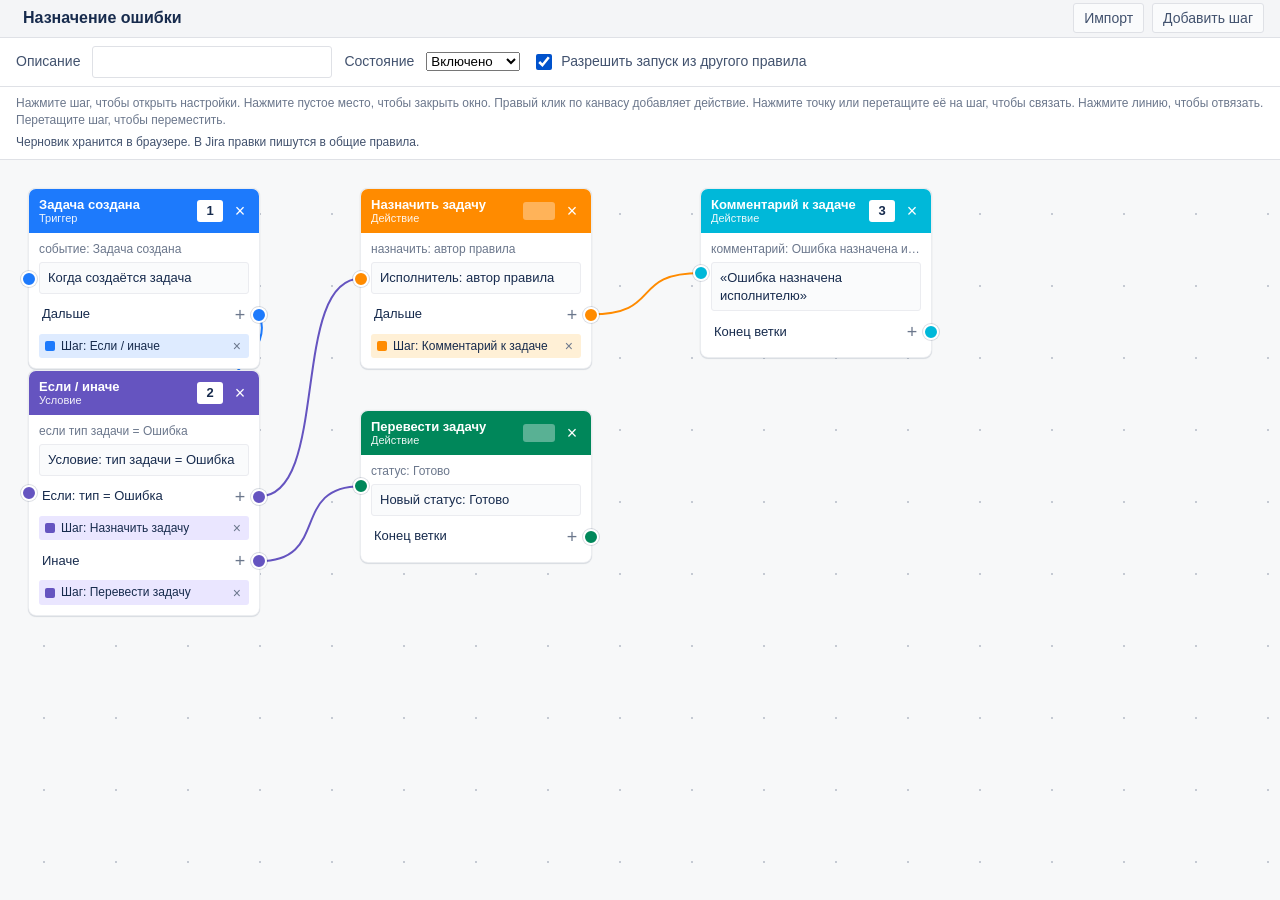
==== page/nodes/index.html @ b7e07876 "Serve the editor as static resources so Jira can enable the plugin. Version 1.0.9 has no servlet cla" ====
<!DOCTYPE html>
<html lang="ru">
<head>
    <meta charset="utf-8">
    <title>Редактор нод</title>
    <link rel="stylesheet" href="node-canvas.css">
</head>
<body class="nc-nodes">
<div id="node-canvas-root"></div>
<script src="node-canvas.js"></script>
</body>
</html>
---- page/nodes/node-canvas.css ----
/* Редактор нод для Automation for Jira. Стили повторяют канвас со скриншота. */

#node-canvas-root,
#node-canvas-root * {
    box-sizing: border-box;
}

#node-canvas-root {
    font-family: -apple-system, BlinkMacSystemFont, "Segoe UI", Roboto, Oxygen, Ubuntu, "Helvetica Neue", Arial, sans-serif;
    color: #172b4d;
    font-size: 14px;
    line-height: 1.4;
    background: #f7f8f9;
    min-height: 100vh;
    height: 100%;
}

.nc-app {
    display: flex;
    flex-direction: column;
    height: 100%;
    min-height: 0;
}

body.nc-nodes {
    margin: 0;
    background: #f7f8f9;
    height: 100vh;
    overflow: hidden;
}

body.nc-nodes #automation-admin-container {
    display: none !important;
}

body.nc-classic #node-canvas-root {
    display: none !important;
}

.nc-back {
    display: none;
    position: fixed;
    right: 16px;
    bottom: 16px;
    z-index: 50;
    background: #0052cc;
    color: #fff;
    border: none;
    border-radius: 3px;
    padding: 8px 12px;
    font-size: 14px;
    cursor: pointer;
    box-shadow: 0 4px 8px rgba(9, 30, 66, 0.25);
}

body.nc-classic .nc-back {
    display: inline-block;
}

.nc-top {
    height: 44px;
    background: #f4f5f7;
    border-bottom: 1px solid #dfe1e6;
    display: flex;
    align-items: center;
    padding: 0 16px;
    gap: 12px;
}

.nc-name {
    font-weight: 600;
    font-size: 16px;
    color: #172b4d;
    background: transparent;
    border: 1px solid transparent;
    border-radius: 3px;
    padding: 2px 6px;
    min-width: 80px;
    max-width: 360px;
}

.nc-name:hover,
.nc-name:focus {
    border-color: #dfe1e6;
    background: #fff;
    outline: none;
}

.nc-top-actions {
    margin-left: auto;
    display: flex;
    gap: 8px;
    align-items: center;
}

.nc-btn {
    background: #fafbfc;
    border: 1px solid #dfe1e6;
    border-radius: 3px;
    color: #42526e;
    font-size: 14px;
    line-height: 20px;
    padding: 4px 10px;
    cursor: pointer;
}

.nc-btn:hover {
    background: #ebecf0;
}

.nc-btn-primary {
    background: #0052cc;
    border-color: #0052cc;
    color: #fff;
}

.nc-btn-primary:hover {
    background: #0065ff;
}

.nc-sub {
    background: #fff;
    border-bottom: 1px solid #dfe1e6;
    display: flex;
    align-items: center;
    gap: 12px;
    padding: 8px 16px;
    flex-wrap: wrap;
}

.nc-sub label {
    color: #42526e;
    font-size: 14px;
}

.nc-block-title {
    width: 240px;
    height: 32px;
    border: 1px solid #dfe1e6;
    border-radius: 3px;
    padding: 0 8px;
    font-size: 14px;
    color: #172b4d;
    background: #fff;
}

.nc-block-title:focus,
.nc-name:focus,
.nc-opt input:focus,
.nc-settings input:focus,
.nc-settings select:focus,
.nc-settings textarea:focus {
    border-color: #4c9aff;
    outline: none;
    box-shadow: 0 0 0 1px #4c9aff;
}

.nc-check {
    display: inline-flex;
    align-items: center;
    gap: 6px;
    color: #172b4d;
    cursor: pointer;
    user-select: none;
}

.nc-check input {
    accent-color: #0052cc;
    width: 16px;
    height: 16px;
}

.nc-status {
    margin-left: auto;
    color: #6b778c;
    font-size: 12px;
}

.nc-help {
    margin: 0;
    padding: 8px 16px 4px;
    color: #6b778c;
    font-size: 12px;
    line-height: 1.45;
    background: #fff;
}

.nc-note {
    margin: 0;
    padding: 0 16px 8px;
    color: #42526e;
    font-size: 12px;
    line-height: 1.45;
    background: #fff;
    border-bottom: 1px solid #dfe1e6;
}

.nc-library {
    flex: 1;
    overflow: auto;
    background: #f7f8f9;
    padding: 16px 20px 32px;
}

.nc-library h2 {
    margin: 0 0 4px;
    font-size: 20px;
    color: #172b4d;
}

.nc-library > p {
    margin: 0 0 16px;
    color: #6b778c;
    font-size: 13px;
}

.nc-rule-list {
    display: flex;
    flex-direction: column;
    gap: 8px;
    max-width: 760px;
}

.nc-rule {
    display: block;
    width: 100%;
    text-align: left;
    background: #fff;
    border: 1px solid #dfe1e6;
    border-radius: 8px;
    padding: 12px 14px;
    cursor: pointer;
}

.nc-rule:hover {
    border-color: #4c9aff;
}

.nc-rule-name {
    display: block;
    font-weight: 600;
    color: #172b4d;
    font-size: 15px;
}

.nc-rule-meta {
    display: block;
    margin-top: 2px;
    color: #42526e;
    font-size: 12px;
}

.nc-rule-desc {
    display: block;
    margin-top: 4px;
    color: #6b778c;
    font-size: 13px;
}

.nc-library-empty {
    color: #42526e;
    font-size: 14px;
}

.nc-scroll {
    overflow: auto;
    flex: 1 1 auto;
    min-height: 0;
    background: #f7f8f9;
}

.nc-canvas {
    position: relative;
    min-width: 1400px;
    min-height: 860px;
    background-color: #f7f8f9;
    background-image: radial-gradient(circle, #c5cad3 1.15px, transparent 1.25px);
    background-size: 72px 72px;
    background-position: 8px 18px;
}

.nc-wires {
    position: absolute;
    left: 0;
    top: 0;
    width: 100%;
    height: 100%;
    overflow: visible;
    pointer-events: none;
    z-index: 1;
}

.nc-wires path.nc-line {
    fill: none;
    stroke-width: 2;
    pointer-events: none;
}

.nc-wires path.nc-hit {
    fill: none;
    stroke: transparent;
    stroke-width: 14;
    pointer-events: stroke;
    cursor: pointer;
}

.nc-wires path.nc-temp {
    fill: none;
    stroke: #6b778c;
    stroke-width: 2;
    stroke-dasharray: 5 4;
    pointer-events: none;
}

.nc-empty {
    position: absolute;
    left: 24px;
    top: 24px;
    color: #6b778c;
    font-size: 14px;
    z-index: 2;
}

.nc-node {
    position: absolute;
    width: 232px;
    background: #fff;
    border: 1px solid rgba(9, 30, 66, 0.08);
    border-radius: 8px;
    box-shadow: 0 1px 1px rgba(9, 30, 66, 0.12), 0 0 1px rgba(9, 30, 66, 0.12);
    z-index: 2;
    overflow: visible;
}

.nc-node.is-selected {
    box-shadow: 0 0 0 2px rgba(76, 154, 255, 0.45), 0 8px 16px rgba(9, 30, 66, 0.12);
}

.nc-node.is-target {
    box-shadow: 0 0 0 2px #36b37e;
}

.nc-head {
    border-radius: 7px 7px 0 0;
    color: #fff;
    min-height: 44px;
    padding: 6px 8px 6px 10px;
    display: flex;
    align-items: center;
    gap: 6px;
    cursor: grab;
    user-select: none;
}

.nc-head:active {
    cursor: grabbing;
}

.nc-head-text {
    min-width: 0;
    flex: 1;
}

.nc-head-title {
    font-size: 13px;
    font-weight: 700;
    white-space: nowrap;
    overflow: hidden;
    text-overflow: ellipsis;
    line-height: 1.2;
}

.nc-head-type {
    font-size: 11px;
    opacity: 0.92;
    line-height: 1.2;
}

.nc-badge {
    background: #fff;
    color: #172b4d;
    min-width: 26px;
    height: 22px;
    padding: 0 6px;
    border-radius: 3px;
    font-weight: 700;
    font-size: 13px;
    display: inline-flex;
    align-items: center;
    justify-content: center;
    flex: none;
}

.nc-swatch {
    width: 32px;
    height: 18px;
    border-radius: 3px;
    border: none;
    flex: none;
    cursor: pointer;
    padding: 0;
}

.nc-x {
    width: 22px;
    height: 22px;
    border: none;
    background: transparent;
    color: #fff;
    font-size: 18px;
    line-height: 1;
    cursor: pointer;
    border-radius: 3px;
    flex: none;
    padding: 0;
}

.nc-x:hover,
.nc-swatch:hover {
    background: rgba(255, 255, 255, 0.2);
}

.nc-body {
    padding: 6px 10px 10px;
}

.nc-cond {
    color: #6b778c;
    font-size: 12px;
    white-space: nowrap;
    overflow: hidden;
    text-overflow: ellipsis;
    min-height: 0;
    margin: 2px 0 4px;
}

.nc-cond:empty {
    display: none;
}

.nc-hint {
    color: #6b778c;
    font-size: 11px;
    margin: 0 0 4px;
}

.nc-opt {
    display: flex;
    align-items: center;
    gap: 4px;
    position: relative;
    margin-top: 6px;
}

.nc-detail {
    font-size: 13px;
    line-height: 1.35;
    color: #172b4d;
    background: #fafbfc;
    border: 1px solid #ebecf0;
    border-radius: 3px;
    padding: 6px 8px;
    margin: 2px 0 6px;
}

.nc-opt input,
.nc-opt-label {
    flex: 1;
    min-width: 0;
    height: 30px;
    border: 1px solid transparent;
    border-radius: 3px;
    padding: 0 2px;
    font-size: 13px;
    color: #172b4d;
    background: transparent;
    display: flex;
    align-items: center;
}

.nc-opt input {
    border-color: #dfe1e6;
    padding: 0 8px;
    background: #fff;
}

body.jira-frame {
    display: flex;
    flex-direction: column;
    background: #fff;
}

body.jira-frame #node-canvas-root {
    flex: 1;
    min-height: 0;
    height: auto;
}

.jira-top {
    height: 56px;
    background: #fff;
    border-bottom: 1px solid #dfe1e6;
    display: flex;
    align-items: center;
    padding: 0 16px;
    gap: 18px;
    flex: none;
}

.jira-logo {
    display: flex;
    align-items: center;
    gap: 8px;
    font-weight: 700;
    color: #172b4d;
    font-size: 18px;
}

.jira-mark {
    width: 22px;
    height: 22px;
    background: #0052cc;
    border-radius: 4px;
    position: relative;
}

.jira-mark:after {
    content: "";
    position: absolute;
    left: 6px;
    top: 6px;
    width: 10px;
    height: 10px;
    background: #fff;
    transform: rotate(45deg);
}

.jira-nav {
    display: flex;
    gap: 16px;
    color: #42526e;
    font-size: 14px;
}

.jira-nav span.is-on {
    color: #0052cc;
    font-weight: 600;
}

.jira-spacer {
    margin-left: auto;
}

.jira-create {
    background: #0052cc;
    color: #fff;
    border: none;
    border-radius: 3px;
    height: 32px;
    padding: 0 12px;
    font-size: 14px;
}

.jira-user {
    width: 32px;
    height: 32px;
    border-radius: 50%;
    background: #6554c0;
    color: #fff;
    display: inline-flex;
    align-items: center;
    justify-content: center;
    font-size: 13px;
    font-weight: 700;
}

.jira-gear {
    color: #42526e;
    font-size: 18px;
}

.nc-plus {
    width: 18px;
    height: 30px;
    border: none;
    background: transparent;
    color: #6b778c;
    font-size: 18px;
    cursor: pointer;
    padding: 0;
    line-height: 1;
}

.nc-plus:hover {
    color: #172b4d;
}

.nc-chip {
    margin-top: 4px;
    border-radius: 3px;
    display: flex;
    align-items: center;
    gap: 6px;
    padding: 4px 6px;
    font-size: 12px;
    color: #172b4d;
}

.nc-chip-sq {
    width: 10px;
    height: 10px;
    border-radius: 2px;
    flex: none;
}

.nc-chip-label {
    flex: 1;
    min-width: 0;
    white-space: nowrap;
    overflow: hidden;
    text-overflow: ellipsis;
}

.nc-chip-x {
    border: none;
    background: transparent;
    color: #6b778c;
    cursor: pointer;
    font-size: 14px;
    line-height: 1;
    padding: 0 2px;
}

.nc-port {
    width: 16px;
    height: 16px;
    border-radius: 50%;
    border: 2px solid #fff;
    box-shadow: 0 0 0 1px rgba(9, 30, 66, 0.15);
    position: absolute;
    z-index: 3;
    cursor: crosshair;
    padding: 0;
}

.nc-port-in {
    left: -8px;
    top: 50%;
    margin-top: -8px;
}

.nc-port-out {
    right: -18px;
    top: 50%;
    margin-top: -8px;
}

.nc-port.is-armed {
    box-shadow: 0 0 0 3px rgba(255, 255, 255, 0.9), 0 0 0 5px currentColor;
}

.nc-value-port {
    position: relative;
    height: 28px;
    margin-top: 4px;
}

.nc-value-port span {
    color: #6b778c;
    font-size: 12px;
    line-height: 28px;
}

.nc-settings {
    position: absolute;
    width: 280px;
    background: #fff;
    border: 1px solid #dfe1e6;
    border-radius: 8px;
    box-shadow: 0 8px 16px rgba(9, 30, 66, 0.18);
    z-index: 6;
    padding: 12px;
}

.nc-import {
    position: fixed;
    top: 56px;
    right: 16px;
    width: 320px;
    background: #fff;
    border: 1px solid #dfe1e6;
    border-radius: 8px;
    box-shadow: 0 8px 16px rgba(9, 30, 66, 0.18);
    z-index: 30;
    padding: 12px;
}

.nc-import h3 {
    margin: 0 0 8px;
    font-size: 14px;
    font-weight: 600;
}

.nc-import p {
    margin: 0 0 8px;
    color: #6b778c;
    font-size: 12px;
    line-height: 1.45;
}

.nc-import-actions {
    display: flex;
    flex-wrap: wrap;
    gap: 8px;
    margin-bottom: 8px;
}

.nc-import-list {
    max-height: 240px;
    overflow: auto;
}

.nc-import-list button {
    display: block;
    width: 100%;
    text-align: left;
    margin-bottom: 4px;
}

.nc-settings h3 {
    margin: 0 0 10px;
    font-size: 14px;
    font-weight: 600;
}

.nc-settings .nc-field {
    margin-bottom: 8px;
}

.nc-settings .nc-field > span {
    display: block;
    font-size: 12px;
    color: #6b778c;
    margin-bottom: 4px;
}

.nc-settings input[type="text"],
.nc-settings select,
.nc-settings textarea {
    width: 100%;
    border: 1px solid #dfe1e6;
    border-radius: 3px;
    font-size: 13px;
    color: #172b4d;
    padding: 6px 8px;
    background: #fff;
    font-family: inherit;
}

.nc-settings textarea {
    min-height: 56px;
    resize: vertical;
}

.nc-colors {
    display: flex;
    gap: 6px;
}

.nc-colors button {
    width: 22px;
    height: 22px;
    border-radius: 50%;
    border: 2px solid #fff;
    box-shadow: 0 0 0 1px #dfe1e6;
    cursor: pointer;
    padding: 0;
}

.nc-colors button.is-on {
    box-shadow: 0 0 0 2px #172b4d;
}

.nc-settings-actions {
    display: flex;
    justify-content: flex-end;
    gap: 8px;
    margin-top: 4px;
}

.nc-req {
    margin-left: 4px;
}
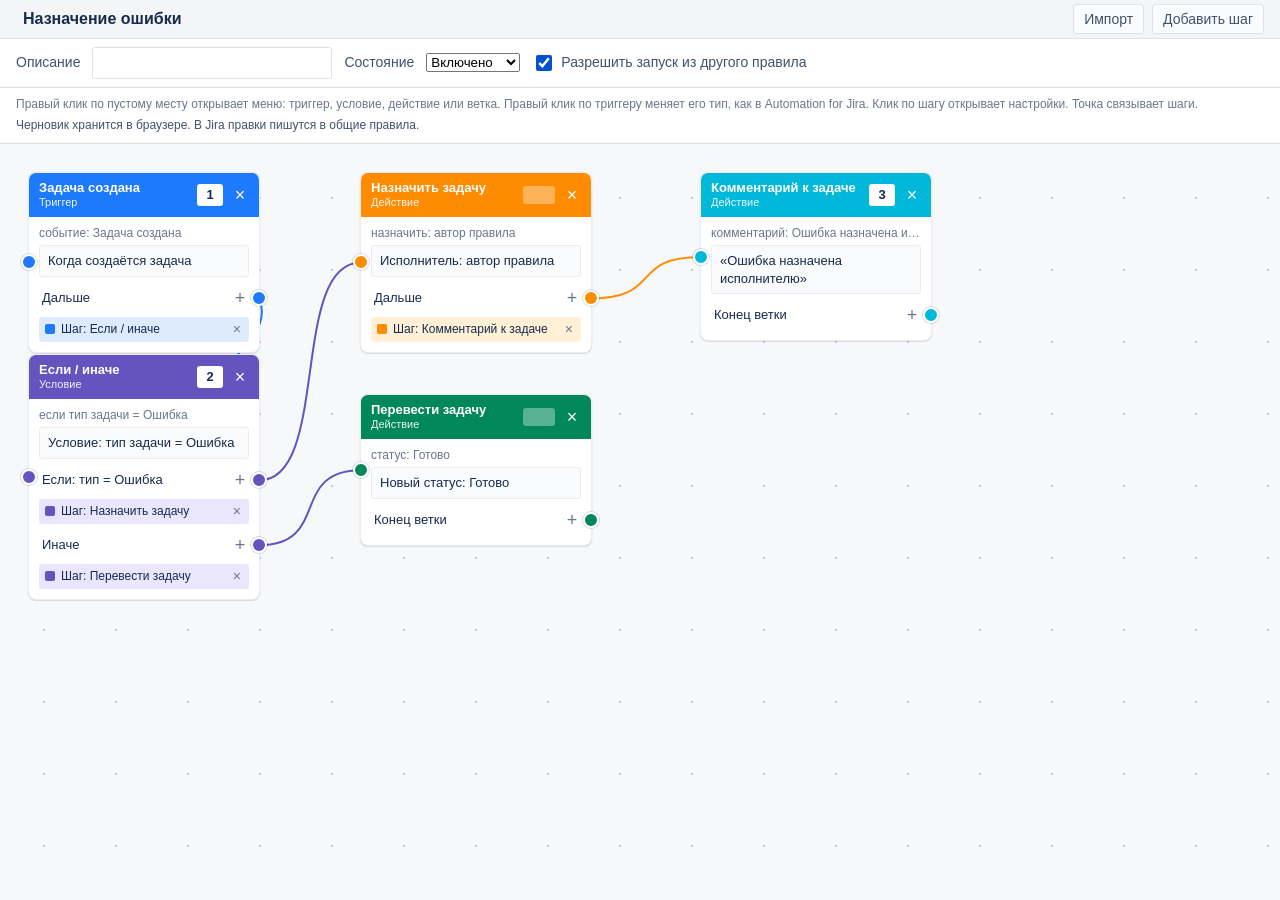
==== commit 4f8e2256: "Open the editor on the page Jira can decorate. The menu returns to the page that already loads and a" ====
--- a/page/nodes/index.html
+++ b/page/nodes/index.html
@@ -2,10 +2,11 @@
 <html lang="ru">
 <head>
     <meta charset="utf-8">
-    <title>Редактор нод</title>
+    <title>Автоматизация</title>
+    <meta name="decorator" content="atl.general"/>
     <link rel="stylesheet" href="node-canvas.css">
 </head>
-<body class="nc-nodes">
+<body>
 <div id="node-canvas-root"></div>
 <script src="node-canvas.js"></script>
 </body>
--- a/page/nodes/node-canvas.css
+++ b/page/nodes/node-canvas.css
@@ -25,7 +25,16 @@
 body.nc-nodes {
     margin: 0;
     background: #f7f8f9;
+}
+
+body.nc-nodes:not(.nc-in-jira) {
     height: 100vh;
+    overflow: hidden;
+}
+
+#node-canvas-root.nc-in-jira {
+    height: calc(100vh - 56px);
+    min-height: 480px;
     overflow: hidden;
 }
 
@@ -791,3 +800,64 @@
 .nc-req {
     margin-left: 4px;
 }
+
+.nc-menu {
+    position: fixed;
+    z-index: 80;
+    width: 320px;
+    max-height: 420px;
+    overflow: auto;
+    background: #fff;
+    border: 1px solid #dfe1e6;
+    border-radius: 8px;
+    box-shadow: 0 12px 28px rgba(9, 30, 66, 0.28);
+    padding: 8px;
+}
+
+.nc-menu-title {
+    font-weight: 600;
+    color: #172b4d;
+    padding: 4px 6px 8px;
+}
+
+.nc-menu input {
+    width: 100%;
+    border: 1px solid #dfe1e6;
+    border-radius: 3px;
+    padding: 6px 8px;
+    margin-bottom: 6px;
+    font: inherit;
+}
+
+.nc-menu-group {
+    margin: 8px 6px 2px;
+    color: #6b778c;
+    font-size: 11px;
+    font-weight: 700;
+    letter-spacing: 0.04em;
+    text-transform: uppercase;
+}
+
+.nc-menu-item {
+    display: block;
+    width: 100%;
+    text-align: left;
+    border: none;
+    background: transparent;
+    color: #172b4d;
+    border-radius: 3px;
+    padding: 6px 8px;
+    cursor: pointer;
+    font: inherit;
+}
+
+.nc-menu-item:hover {
+    background: #deebff;
+}
+
+.nc-menu-empty,
+.nc-menu-hint {
+    color: #6b778c;
+    font-size: 12px;
+    margin: 6px;
+}
